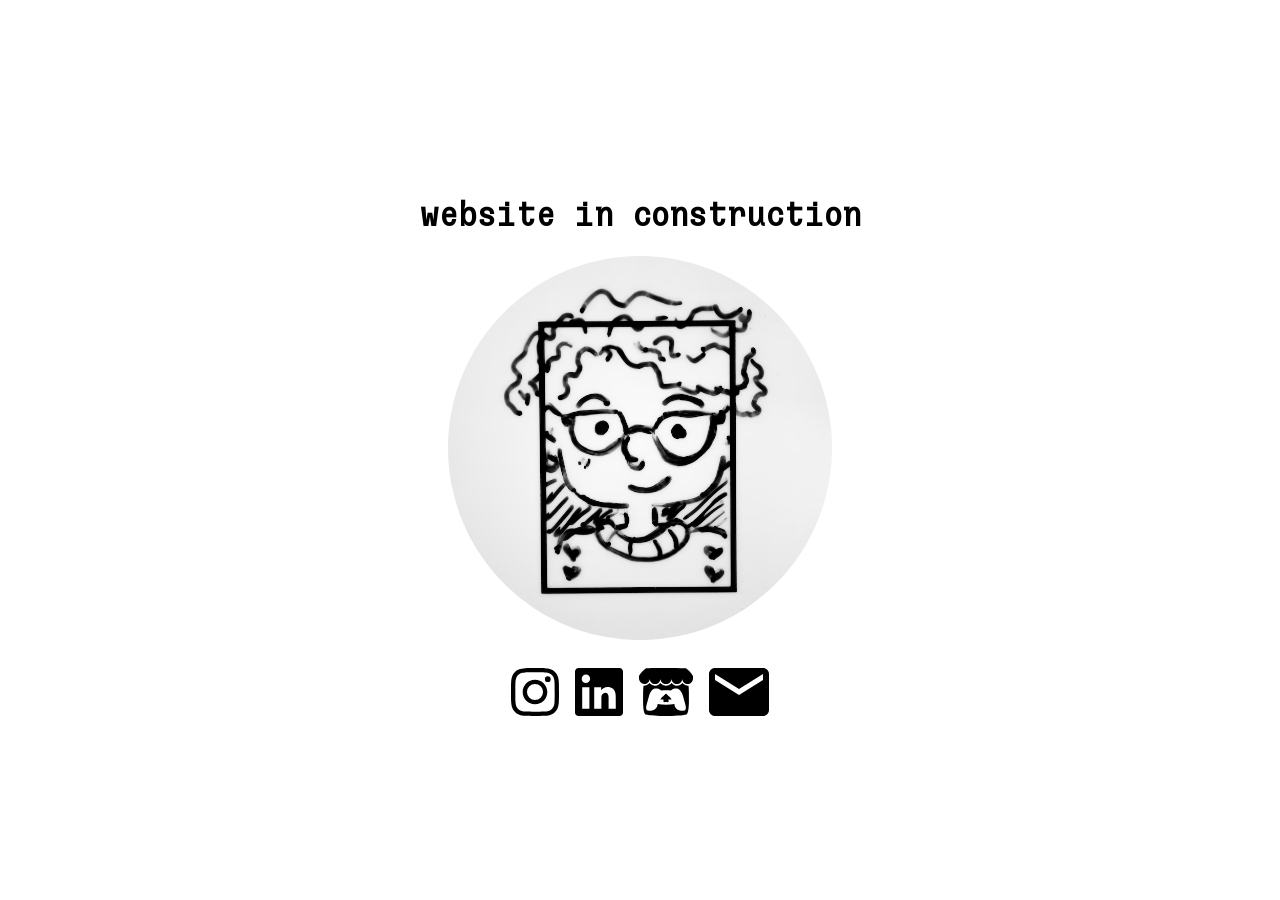
==== index.html @ b2900d2c "website in construction" ====
<!DOCTYPE html>
<html lang="en">
<head>
    <meta charset="UTF-8">
    <meta name="viewport" content="width=device-width, initial-scale=1.0">
    <title>Nyx Schütz</title>
    <link rel="stylesheet" href="style/fonts.css">
    <link rel="stylesheet" href="style/main.css">
</head>
<body>
    <main>
        <h1>website in construction</h1>
        <picture id="imageMe">
            <source srcset="media/me/portrait-emma-fantoche.avif" type="image/avif">
            <source srcset="media/me/portrait-emma-fantoche.webp" type=" image/webp">
            <img src="media/me/portrait-emma-fantoche.jpg" alt="">
         </picture>
         <div id="links">
            <a class="logo" href="https://www.instagram.com/nyx_amere_/" target="_blank"><img src="media/logos/instagram.svg" alt="instagram"></a>
            <a class="logo" href="https://www.linkedin.com/in/nyx-violet-schutz/" target="_blank"><img src="media/logos/linkedin.svg" alt="linkedin"></a>
            <a class="logo" href="https://stoolwitch.itch.io" target="_blank"><img src="media/logos/itchio.svg" alt="itch"></a>
            <a class="logo" href="mailto:info@nyxviolet.com" target="_blank"><img src="media/logos/mail.svg" alt="email"></a>
        </div>
        </div>
    </main>
</body>
</html>
---- style/fonts.css ----
@font-face{font-family:"Sligoil";src:url("/media/fonts/Sligoil-Micro.woff2") format("woff2");font-weight:400;font-style:normal}@font-face{font-family:"BBB Poppins";src:url("/media/fonts/poppins/BBBPoppinsTN-TextRegular.woff2") format("woff2");font-weight:400;font-style:normal}@font-face{font-family:"BBB Poppins";src:url("/media/fonts/poppins/BBBPoppinsTN-TextRegularItalic.woff2") format("woff2");font-weight:400;font-style:italic}@font-face{font-family:"BBB Poppins";src:url("/media/fonts/poppins/BBBPoppinsTN-TextSemiBold.woff2") format("woff2");font-weight:600;font-style:normal}@font-face{font-family:"BBB Poppins";src:url("/media/fonts/poppins/BBBPoppinsTN-TextSemiBoldItalic.woff2") format("woff2");font-weight:600;font-style:italic}@font-face{font-family:"BBB Poppins";src:url("/media/fonts/poppins/BBBPoppinsTN-TextBold.woff2") format("woff2");font-weight:700;font-style:normal}@font-face{font-family:"BBB Poppins";src:url("/media/fonts/poppins/BBBPoppinsTN-TextBoldItalic.woff2") format("woff2");font-weight:700;font-style:italic}@font-face{font-family:"BBB Poppins";src:url("/media/fonts/poppins/BBBPoppinsTN-TextBlack.woff2") format("woff2");font-weight:900;font-style:normal}@font-face{font-family:"BBB Poppins";src:url("/media/fonts/poppins/BBBPoppinsTN-TextBlackItalic.woff2") format("woff2");font-weight:900;font-style:italic}
---- style/main.css ----
html,body{margin:0;height:100%;overflow:hidden}main{width:100vw;height:100vh;display:flex;flex-direction:column;align-items:center;justify-content:center}main h1{font-family:"Sligoil",serif;text-align:center}main #imageMe img{width:50vw;border-radius:50%}main #links{display:flex;flex-direction:row;margin-top:1rem}main #links .logo{height:3rem;margin:.5rem}main #links .logo img{height:100%}@media screen and (min-width: 1025px){main #imageMe img{width:30vw;border-radius:50%}}
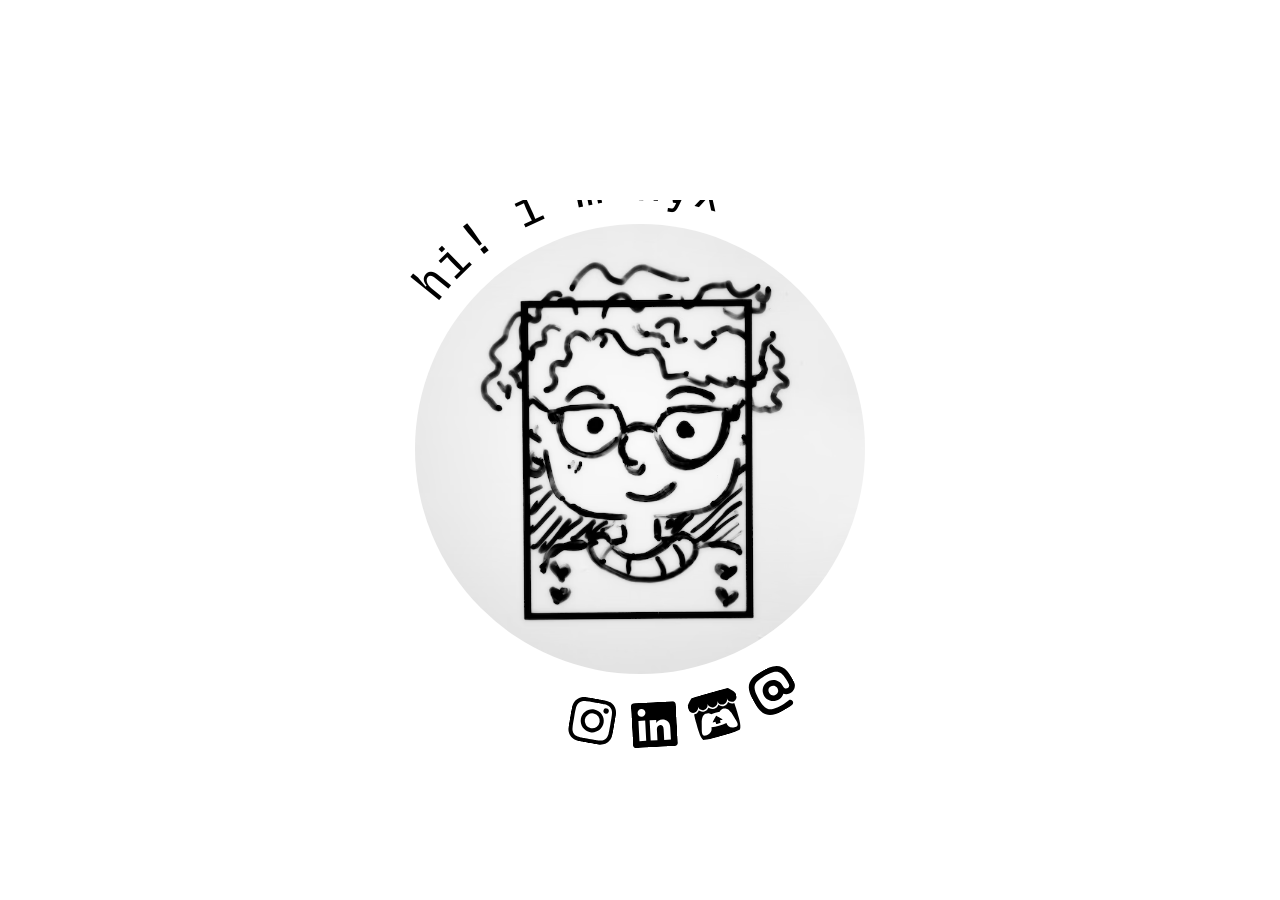
==== commit 821aab73: "round!!!" ====
--- a/index.html
+++ b/index.html
@@ -1,5 +1,6 @@
 <!DOCTYPE html>
 <html lang="en">
+
 <head>
     <meta charset="UTF-8">
     <meta name="viewport" content="width=device-width, initial-scale=1.0">
@@ -7,21 +8,44 @@
     <link rel="stylesheet" href="style/fonts.css">
     <link rel="stylesheet" href="style/main.css">
 </head>
+
 <body>
     <main>
-        <h1>website in construction</h1>
-        <picture id="imageMe">
-            <source srcset="media/me/portrait-emma-fantoche.avif" type="image/avif">
-            <source srcset="media/me/portrait-emma-fantoche.webp" type=" image/webp">
-            <img src="media/me/portrait-emma-fantoche.jpg" alt="">
-         </picture>
-         <div id="links">
-            <a class="logo" href="https://www.instagram.com/nyx_amere_/" target="_blank"><img src="media/logos/instagram.svg" alt="instagram"></a>
-            <a class="logo" href="https://www.linkedin.com/in/nyx-violet-schutz/" target="_blank"><img src="media/logos/linkedin.svg" alt="linkedin"></a>
-            <a class="logo" href="https://stoolwitch.itch.io" target="_blank"><img src="media/logos/itchio.svg" alt="itch"></a>
-            <a class="logo" href="mailto:info@nyxviolet.com" target="_blank"><img src="media/logos/mail.svg" alt="email"></a>
+        <div id="mainstuff">
+            <svg>
+                <g>
+                    <path id="circlePath" d="M 0 500 A 500 500 0 0 1 1000 500 L" fill="rgba(0,0,0,0)" />
+                </g>
+                <text text-anchor="middle" id="titleText">
+                    <textPath startOffset="40%" href="#circlePath">
+                        hi! i'm nyx
+                    </textPath>
+                </text>
+            </svg>
+            <picture id="imageMe">
+                <source srcset="media/me/portrait-emma-fantoche.avif" type="image/avif">
+                <source srcset="media/me/portrait-emma-fantoche.webp" type=" image/webp">
+                <img src="media/me/portrait-emma-fantoche.jpg" alt="">
+            </picture>
+            <div class="link">
+                <a class="logo" href="https://www.instagram.com/nyx_amere_/" target="_blank"><img
+                        src="media/logos/instagram.svg" alt="instagram"></a>
+            </div>
+            <div class="link">
+                <a class="logo" href="https://www.linkedin.com/in/nyx-violet-schutz/" target="_blank"><img
+                        src="media/logos/linkedin.svg" alt="linkedin"></a>
+            </div>
+            <div class="link">
+                <a class="logo" href="https://stoolwitch.itch.io" target="_blank"><img src="media/logos/itchio.svg"
+                        alt="itch"></a>
+            </div>
+            <div class="link">
+                <a class="logo" href="mailto:info@nyxviolet.com" target="_blank"><img src="media/logos/mail.svg"
+                        alt="email"></a>
+            </div>
         </div>
         </div>
     </main>
 </body>
+
 </html>
--- a/style/main.css
+++ b/style/main.css
@@ -1 +1 @@
-html,body{margin:0;height:100%;overflow:hidden}main{width:100vw;height:100vh;display:flex;flex-direction:column;align-items:center;justify-content:center}main h1{font-family:"Sligoil",serif;text-align:center}main #imageMe img{width:50vw;border-radius:50%}main #links{display:flex;flex-direction:row;margin-top:1rem}main #links .logo{height:3rem;margin:.5rem}main #links .logo img{height:100%}@media screen and (min-width: 1025px){main #imageMe img{width:30vw;border-radius:50%}}+:root{--yellow: #FFFBBE;--aboutme: #FFFEF2;--pink: #FFC2FF;--highlights: #FFF2FF;--turquoise: #B5FFFC;--playground: #EDFFFE;--purple: #ddc2ff;--posters: #f2e8ff}*{margin:0;padding:0;scrollbar-width:none}html,body{margin:0;height:100%;overflow:hidden}@keyframes rotateimg{from{transform:rotate(0deg)}to{transform:rotate(360deg)}}main{scale:.5}#mainstuff{width:100vw;height:100vh;display:flex;align-items:center;justify-content:center}#mainstuff text{font-family:"Sligoil",serif;font-size:6rem}#mainstuff svg{z-index:10;width:1000px;height:1000px;position:absolute;padding:100px}#mainstuff #imageMe{animation-name:rotateimg;animation-duration:120s;position:absolute}#mainstuff #imageMe img{width:900px;border-radius:50%;box-shadow:0 0 0 0 var(--purple)}#mainstuff .link{position:fixed;z-index:20}#mainstuff .link .logo{display:block;height:90px;transform:translateY(550px)}#mainstuff .link .logo img{height:100%}#mainstuff .link:first-of-type{transform:rotate(10deg)}#mainstuff .link:nth-of-type(2){transform:rotate(-3deg)}#mainstuff .link:nth-of-type(3){transform:rotate(-16deg)}#mainstuff .link:nth-of-type(4){transform:rotate(-29deg)}
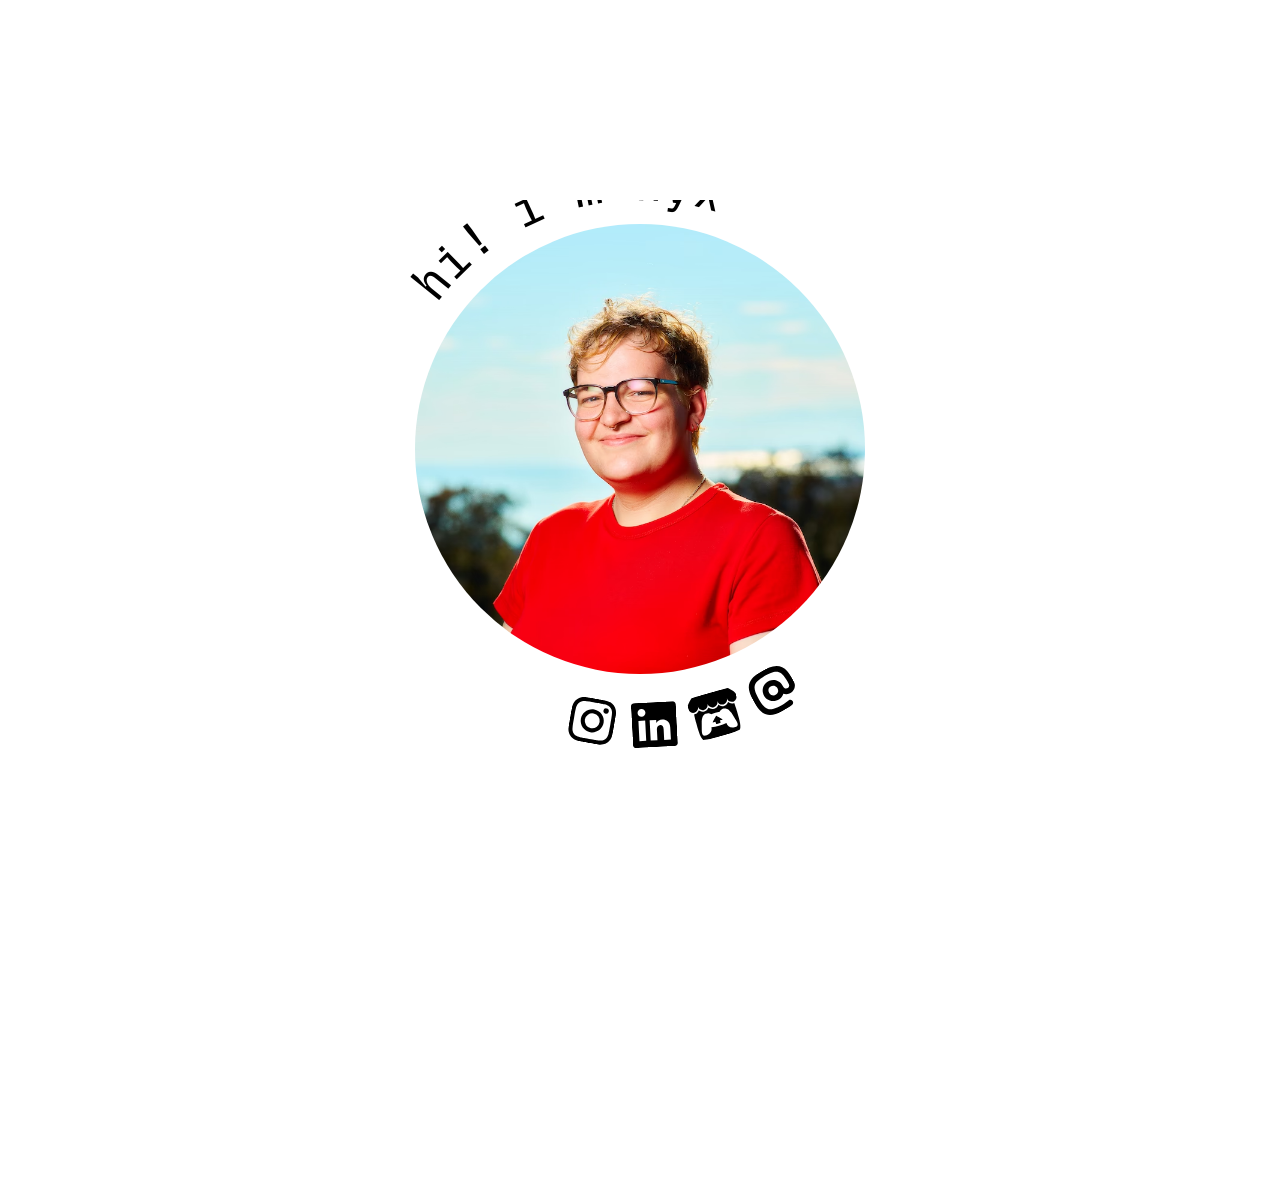
==== commit 02560697: "new picrture" ====
--- a/index.html
+++ b/index.html
@@ -23,9 +23,9 @@
                 </text>
             </svg>
             <picture id="imageMe">
-                <source srcset="media/me/portrait-emma-fantoche.avif" type="image/avif">
-                <source srcset="media/me/portrait-emma-fantoche.webp" type=" image/webp">
-                <img src="media/me/portrait-emma-fantoche.jpg" alt="">
+                <source srcset="media/me/portrait-250919.avif" type="image/avif">
+                <source srcset="media/me/portrait-250919.webp" type=" image/webp">
+                <img src="media/me/portrait-250919.jpg" alt="">
             </picture>
             <div class="link">
                 <a class="logo" href="https://www.instagram.com/nyx_amere_/" target="_blank"><img
--- a/style/main.css
+++ b/style/main.css
@@ -1 +1 @@
-:root{--yellow: #FFFBBE;--aboutme: #FFFEF2;--pink: #FFC2FF;--highlights: #FFF2FF;--turquoise: #B5FFFC;--playground: #EDFFFE;--purple: #ddc2ff;--posters: #f2e8ff}*{margin:0;padding:0;scrollbar-width:none}html,body{margin:0;height:100%;overflow:hidden}@keyframes rotateimg{from{transform:rotate(0deg)}to{transform:rotate(360deg)}}main{scale:.5}#mainstuff{width:100vw;height:100vh;display:flex;align-items:center;justify-content:center}#mainstuff text{font-family:"Sligoil",serif;font-size:6rem}#mainstuff svg{z-index:10;width:1000px;height:1000px;position:absolute;padding:100px}#mainstuff #imageMe{animation-name:rotateimg;animation-duration:120s;position:absolute}#mainstuff #imageMe img{width:900px;border-radius:50%;box-shadow:0 0 0 0 var(--purple)}#mainstuff .link{position:fixed;z-index:20}#mainstuff .link .logo{display:block;height:90px;transform:translateY(550px)}#mainstuff .link .logo img{height:100%}#mainstuff .link:first-of-type{transform:rotate(10deg)}#mainstuff .link:nth-of-type(2){transform:rotate(-3deg)}#mainstuff .link:nth-of-type(3){transform:rotate(-16deg)}#mainstuff .link:nth-of-type(4){transform:rotate(-29deg)}+:root{--yellow: #FFFBBE;--aboutme: #FFFEF2;--pink: #FFC2FF;--highlights: #FFF2FF;--turquoise: #B5FFFC;--playground: #EDFFFE;--purple: #ddc2ff;--posters: #f2e8ff}*{margin:0;padding:0;scrollbar-width:none}html,body{margin:0;height:100%;overflow:hidden}@keyframes rotateimg{from{transform:rotate(0deg)}to{transform:rotate(360deg)}}main{scale:.5}#mainstuff{width:100vw;height:100vh;display:flex;align-items:center;justify-content:center}#mainstuff text{font-family:"Sligoil",serif;font-size:6rem}#mainstuff svg{z-index:10;width:1000px;height:1000px;position:absolute;padding:1000px}#mainstuff #imageMe{animation-name:rotateimg;animation-duration:120s;position:absolute}#mainstuff #imageMe img{width:900px;border-radius:50%;box-shadow:0 0 0 0 var(--purple)}#mainstuff .link{position:fixed;z-index:20}#mainstuff .link .logo{display:block;height:90px;transform:translateY(550px)}#mainstuff .link .logo img{height:100%}#mainstuff .link:first-of-type{transform:rotate(10deg)}#mainstuff .link:nth-of-type(2){transform:rotate(-3deg)}#mainstuff .link:nth-of-type(3){transform:rotate(-16deg)}#mainstuff .link:nth-of-type(4){transform:rotate(-29deg)}@media screen and (max-width: 500px){main{scale:.3}}
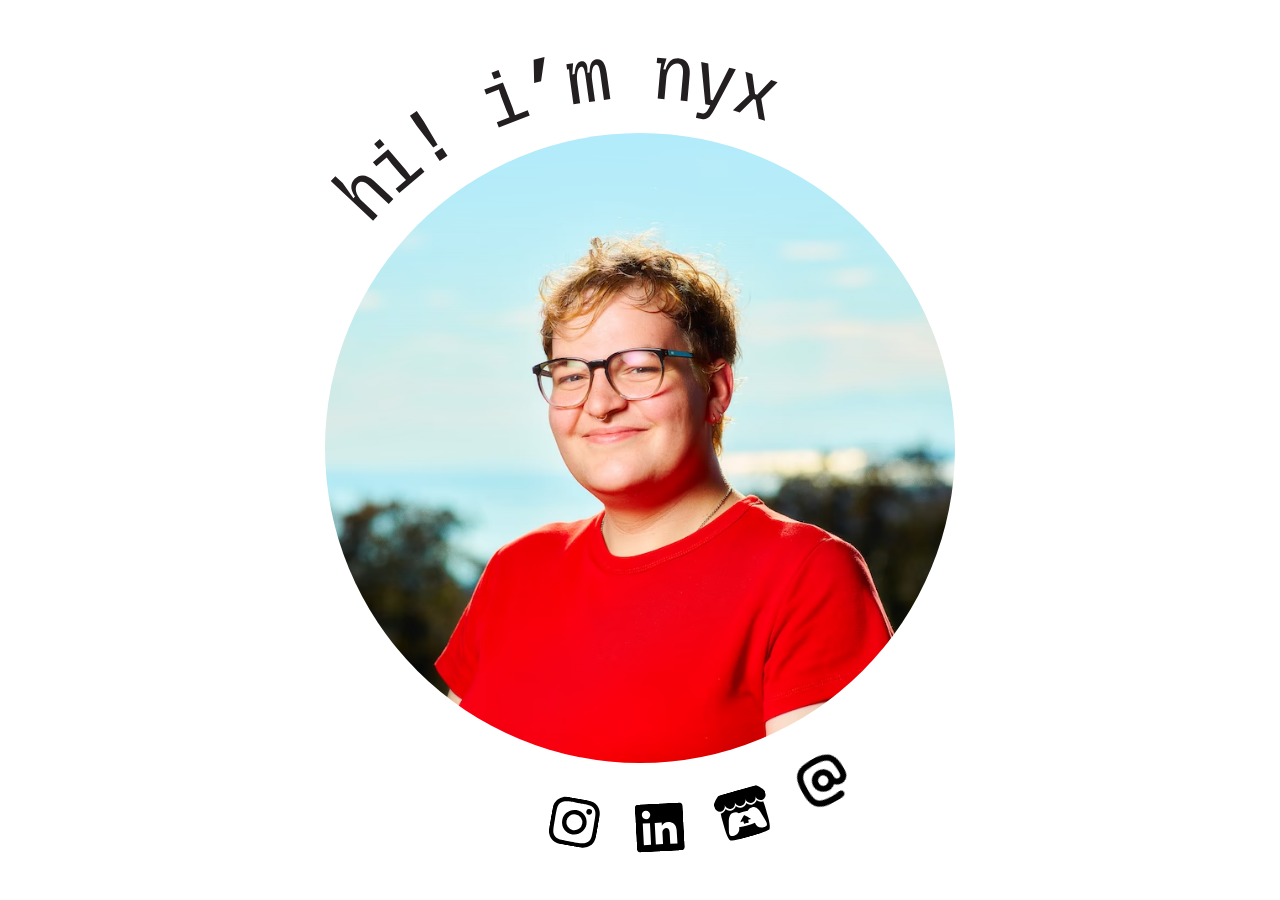
==== commit bc34d396: "responsivified" ====
--- a/index.html
+++ b/index.html
@@ -12,20 +12,11 @@
 <body>
     <main>
         <div id="mainstuff">
-            <svg>
-                <g>
-                    <path id="circlePath" d="M 0 500 A 500 500 0 0 1 1000 500 L" fill="rgba(0,0,0,0)" />
-                </g>
-                <text text-anchor="middle" id="titleText">
-                    <textPath startOffset="40%" href="#circlePath">
-                        hi! i'm nyx
-                    </textPath>
-                </text>
-            </svg>
+            <img id="curvedText" src="media/misc/hi.svg" alt="curved text that says hi i'm nyx">
             <picture id="imageMe">
                 <source srcset="media/me/portrait-250919.avif" type="image/avif">
                 <source srcset="media/me/portrait-250919.webp" type=" image/webp">
-                <img src="media/me/portrait-250919.jpg" alt="">
+                <img src="media/me/portrait-250919.jpg" alt="a picture of me! with a mom vibe i've been told (in a good way)">
             </picture>
             <div class="link">
                 <a class="logo" href="https://www.instagram.com/nyx_amere_/" target="_blank"><img
--- a/style/main.css
+++ b/style/main.css
@@ -1 +1 @@
-:root{--yellow: #FFFBBE;--aboutme: #FFFEF2;--pink: #FFC2FF;--highlights: #FFF2FF;--turquoise: #B5FFFC;--playground: #EDFFFE;--purple: #ddc2ff;--posters: #f2e8ff}*{margin:0;padding:0;scrollbar-width:none}html,body{margin:0;height:100%;overflow:hidden}@keyframes rotateimg{from{transform:rotate(0deg)}to{transform:rotate(360deg)}}main{scale:.5}#mainstuff{width:100vw;height:100vh;display:flex;align-items:center;justify-content:center}#mainstuff text{font-family:"Sligoil",serif;font-size:6rem}#mainstuff svg{z-index:10;width:1000px;height:1000px;position:absolute;padding:1000px}#mainstuff #imageMe{animation-name:rotateimg;animation-duration:120s;position:absolute}#mainstuff #imageMe img{width:900px;border-radius:50%;box-shadow:0 0 0 0 var(--purple)}#mainstuff .link{position:fixed;z-index:20}#mainstuff .link .logo{display:block;height:90px;transform:translateY(550px)}#mainstuff .link .logo img{height:100%}#mainstuff .link:first-of-type{transform:rotate(10deg)}#mainstuff .link:nth-of-type(2){transform:rotate(-3deg)}#mainstuff .link:nth-of-type(3){transform:rotate(-16deg)}#mainstuff .link:nth-of-type(4){transform:rotate(-29deg)}@media screen and (max-width: 500px){main{scale:.3}}+:root{--yellow: #FFFBBE;--aboutme: #FFFEF2;--pink: #FFC2FF;--highlights: #FFF2FF;--turquoise: #B5FFFC;--playground: #EDFFFE;--purple: #ddc2ff;--posters: #f2e8ff}*{margin:0;padding:0;scrollbar-width:none}html,body{margin:0;height:100%;overflow:hidden}@keyframes rotateimg{from{transform:rotate(0deg)}to{transform:rotate(360deg)}}main{width:100vw;height:100vh;display:flex;align-items:center;justify-content:center}main #mainstuff{width:100vw;display:flex;align-items:center;justify-content:center}main #mainstuff #curvedText{width:115%;z-index:-10;position:fixed}main #mainstuff #imageMe{z-index:10;position:fixed;animation:rotateimg 120s linear infinite}main #mainstuff #imageMe img{width:80vw;border-radius:50%;box-shadow:0 0 0 0 var(--purple)}main #mainstuff .link{z-index:20;position:fixed}main #mainstuff .link .logo{display:block;height:3rem;transform:translateY(48vw)}main #mainstuff .link .logo img{height:100%}main #mainstuff .link:first-of-type{transform:rotate(10deg)}main #mainstuff .link:nth-of-type(2){transform:rotate(-3deg)}main #mainstuff .link:nth-of-type(3){transform:rotate(-16deg)}main #mainstuff .link:nth-of-type(4){transform:rotate(-29deg)}@media screen and (min-width: 740px){main #mainstuff{width:auto;height:100vh}main #mainstuff #curvedText{width:auto;height:100%}main #mainstuff #imageMe img{width:auto;height:70vh}main #mainstuff .link .logo{display:block;transform:translateY(42vh)}main #mainstuff .link .logo img{height:100%}}
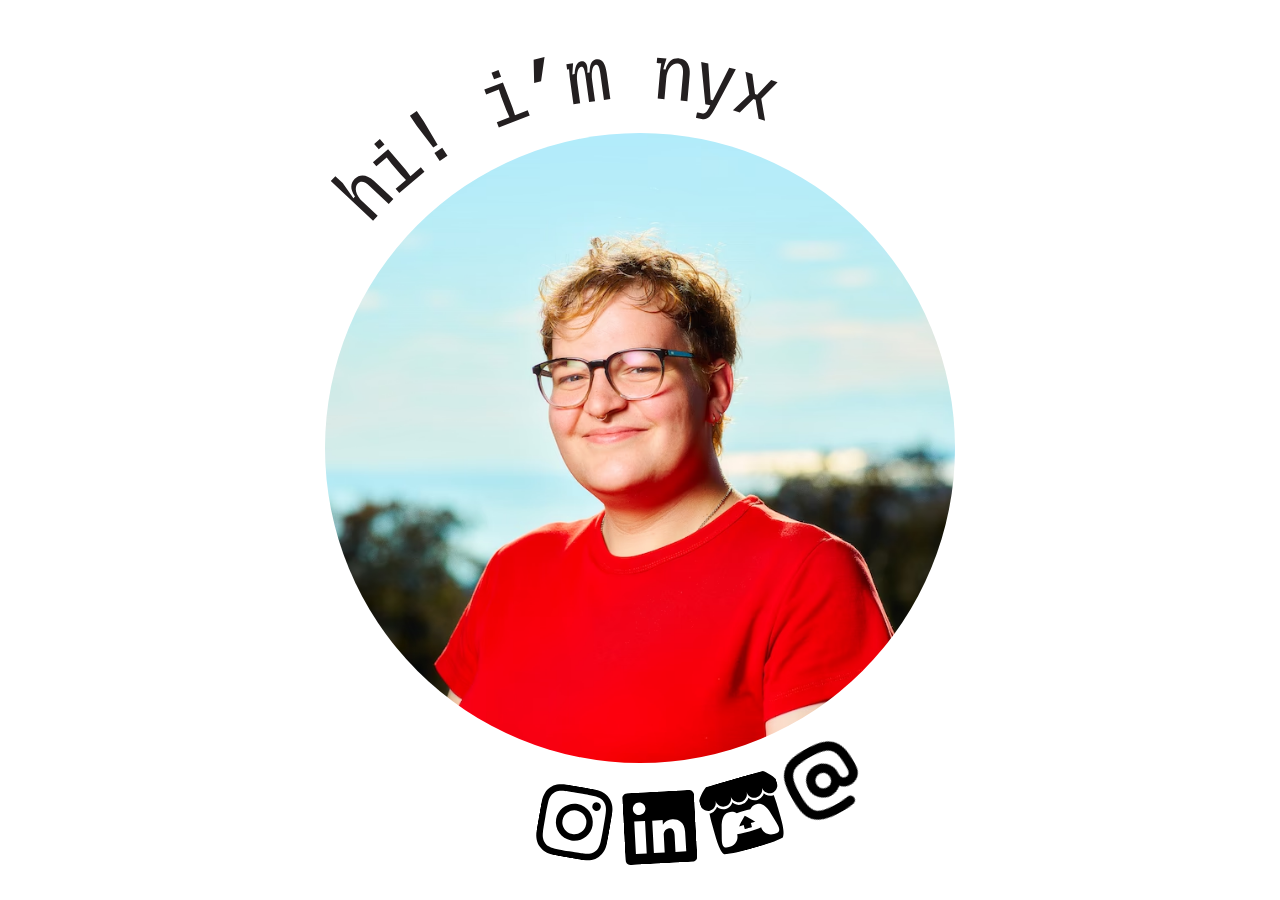
==== commit 0da0b5ab: "logo size" ====
--- a/index.html
+++ b/index.html
@@ -19,7 +19,7 @@
                 <img src="media/me/portrait-250919.jpg" alt="a picture of me! with a mom vibe i've been told (in a good way)">
             </picture>
             <div class="link">
-                <a class="logo" href="https://www.instagram.com/nyx_amere_/" target="_blank"><img
+                <a class="logo" href="https://www.instagram.com/nyxschutz/" target="_blank"><img
                         src="media/logos/instagram.svg" alt="instagram"></a>
             </div>
             <div class="link">
--- a/style/main.css
+++ b/style/main.css
@@ -1 +1 @@
-:root{--yellow: #FFFBBE;--aboutme: #FFFEF2;--pink: #FFC2FF;--highlights: #FFF2FF;--turquoise: #B5FFFC;--playground: #EDFFFE;--purple: #ddc2ff;--posters: #f2e8ff}*{margin:0;padding:0;scrollbar-width:none}html,body{margin:0;height:100%;overflow:hidden}@keyframes rotateimg{from{transform:rotate(0deg)}to{transform:rotate(360deg)}}main{width:100vw;height:100vh;display:flex;align-items:center;justify-content:center}main #mainstuff{width:100vw;display:flex;align-items:center;justify-content:center}main #mainstuff #curvedText{width:115%;z-index:-10;position:fixed}main #mainstuff #imageMe{z-index:10;position:fixed;animation:rotateimg 120s linear infinite}main #mainstuff #imageMe img{width:80vw;border-radius:50%;box-shadow:0 0 0 0 var(--purple)}main #mainstuff .link{z-index:20;position:fixed}main #mainstuff .link .logo{display:block;height:3rem;transform:translateY(48vw)}main #mainstuff .link .logo img{height:100%}main #mainstuff .link:first-of-type{transform:rotate(10deg)}main #mainstuff .link:nth-of-type(2){transform:rotate(-3deg)}main #mainstuff .link:nth-of-type(3){transform:rotate(-16deg)}main #mainstuff .link:nth-of-type(4){transform:rotate(-29deg)}@media screen and (min-width: 740px){main #mainstuff{width:auto;height:100vh}main #mainstuff #curvedText{width:auto;height:100%}main #mainstuff #imageMe img{width:auto;height:70vh}main #mainstuff .link .logo{display:block;transform:translateY(42vh)}main #mainstuff .link .logo img{height:100%}}+:root{--yellow: #FFFBBE;--aboutme: #FFFEF2;--pink: #FFC2FF;--highlights: #FFF2FF;--turquoise: #B5FFFC;--playground: #EDFFFE;--purple: #ddc2ff;--posters: #f2e8ff}*{margin:0;padding:0;scrollbar-width:none}html,body{margin:0;height:100%;overflow:hidden}@keyframes rotateimg{from{transform:rotate(0deg)}to{transform:rotate(360deg)}}main{width:100vw;height:100vh;display:flex;align-items:center;justify-content:center}main #mainstuff{width:100vw;display:flex;align-items:center;justify-content:center}main #mainstuff #curvedText{width:115%;z-index:-10;position:fixed}main #mainstuff #imageMe{z-index:10;position:fixed;animation:rotateimg 120s linear infinite}main #mainstuff #imageMe img{width:80vw;border-radius:50%;box-shadow:0 0 0 0 var(--purple)}main #mainstuff .link{z-index:20;position:fixed}main #mainstuff .link .logo{display:block;height:8vw;transform:translateY(48vw)}main #mainstuff .link .logo img{height:100%}main #mainstuff .link:first-of-type{transform:rotate(10deg)}main #mainstuff .link:nth-of-type(2){transform:rotate(-3deg)}main #mainstuff .link:nth-of-type(3){transform:rotate(-16deg)}main #mainstuff .link:nth-of-type(4){transform:rotate(-29deg)}@media screen and (min-width: 740px){main #mainstuff{width:auto;height:100vh}main #mainstuff #curvedText{width:auto;height:100%}main #mainstuff #imageMe img{width:auto;height:70vh}main #mainstuff .link .logo{display:block;height:8vh;transform:translateY(42vh)}main #mainstuff .link .logo img{height:100%}}
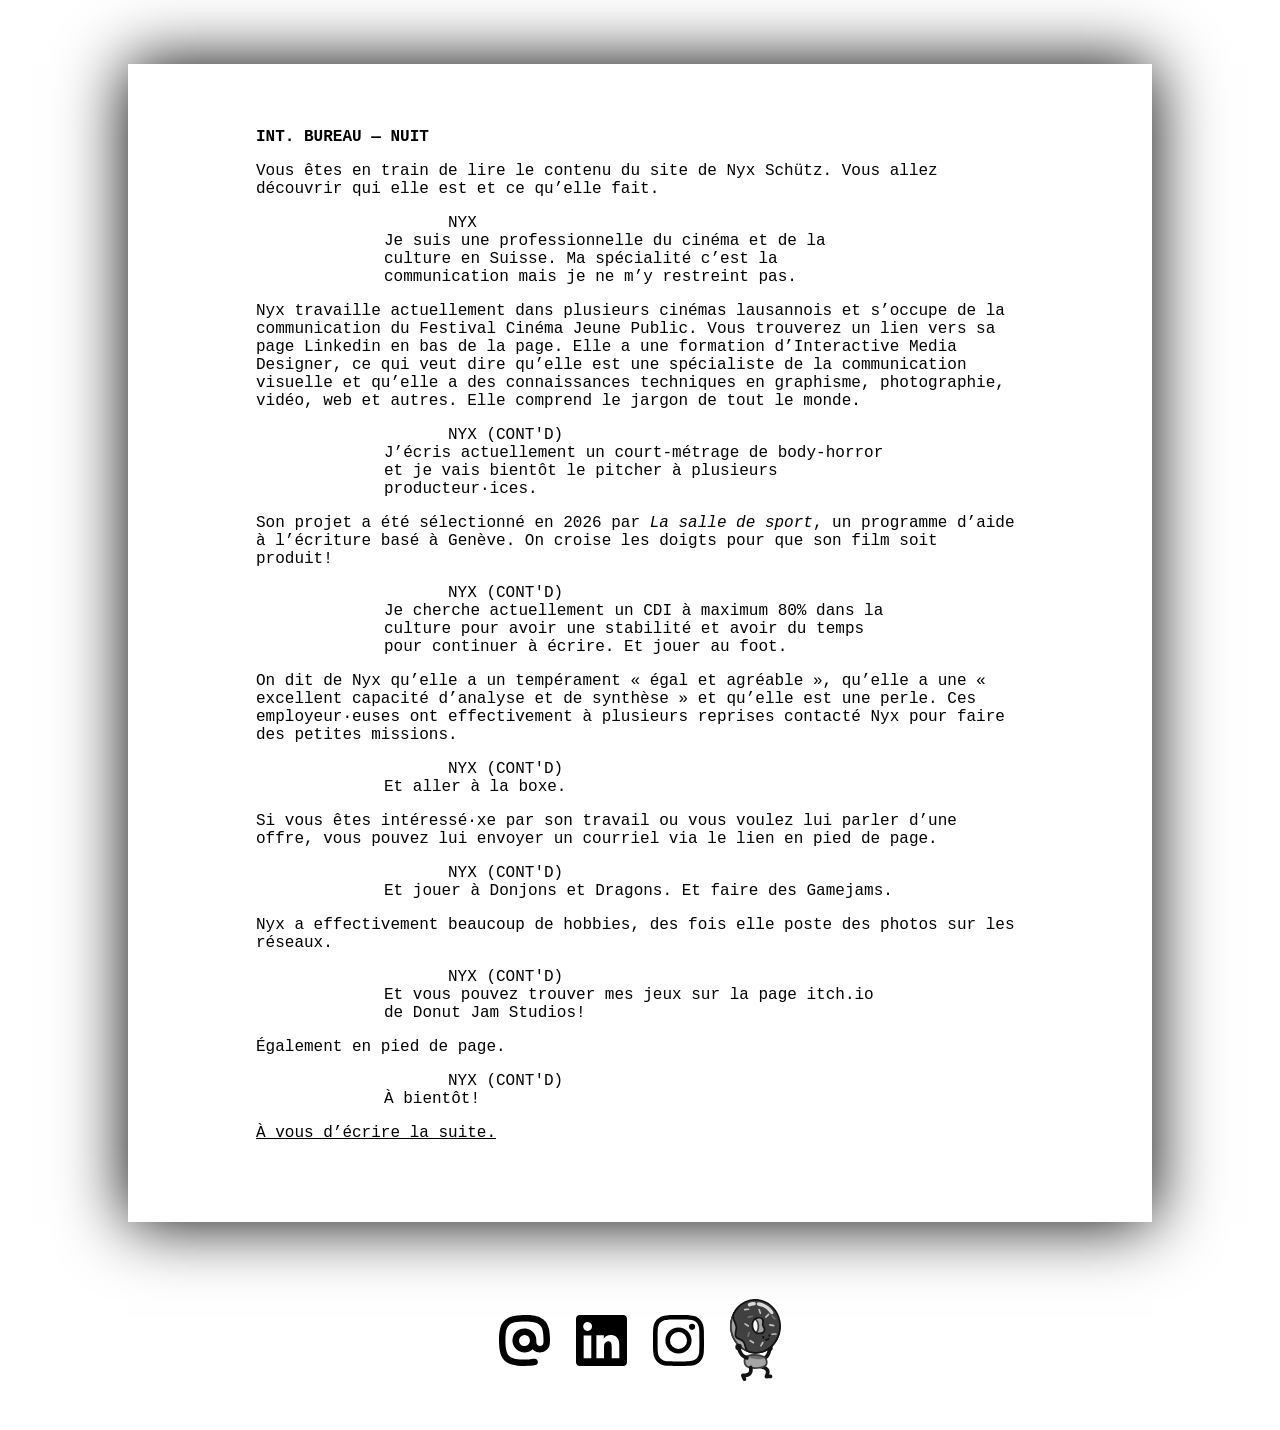
==== commit 3bf6ea25: "new website scenario core en français" ====
--- a/index.html
+++ b/index.html
@@ -7,36 +7,80 @@
     <title>Nyx Schütz</title>
     <link rel="stylesheet" href="style/fonts.css">
     <link rel="stylesheet" href="style/main.css">
+    <script src="script/time.js"></script>
 </head>
 
 <body>
-    <main>
-        <div id="mainstuff">
-            <img id="curvedText" src="media/misc/hi.svg" alt="curved text that says hi i'm nyx">
-            <picture id="imageMe">
-                <source srcset="media/me/portrait-250919.avif" type="image/avif">
-                <source srcset="media/me/portrait-250919.webp" type=" image/webp">
-                <img src="media/me/portrait-250919.jpg" alt="a picture of me! with a mom vibe i've been told (in a good way)">
-            </picture>
-            <div class="link">
-                <a class="logo" href="https://www.instagram.com/nyxschutz/" target="_blank"><img
-                        src="media/logos/instagram.svg" alt="instagram"></a>
-            </div>
-            <div class="link">
-                <a class="logo" href="https://www.linkedin.com/in/nyx-violet-schutz/" target="_blank"><img
-                        src="media/logos/linkedin.svg" alt="linkedin"></a>
-            </div>
-            <div class="link">
-                <a class="logo" href="https://stoolwitch.itch.io" target="_blank"><img src="media/logos/itchio.svg"
-                        alt="itch"></a>
-            </div>
-            <div class="link">
-                <a class="logo" href="mailto:info@nyxviolet.com" target="_blank"><img src="media/logos/mail.svg"
-                        alt="email"></a>
-            </div>
+    <section id="scenario">
+        <h1>INT. BUREAU — <span class="time"></span></h1>
+        <p>Vous êtes en train de lire le contenu du site de Nyx Schütz. Vous allez découvrir qui elle est et ce qu’elle fait.</p>
+        <h2>NYX</h2>
+        <p class="dialogue">Je suis une professionnelle du cinéma et de la culture en Suisse. Ma spécialité c’est la communication mais je ne m’y restreint pas.</p>
+        <p>Nyx travaille actuellement dans plusieurs cinémas lausannois et s’occupe de la communication du Festival Cinéma Jeune Public. Vous trouverez un lien vers sa page Linkedin en bas de la page. Elle a une formation d’Interactive Media Designer, ce qui veut dire qu’elle est une spécialiste de la communication visuelle et qu’elle a des connaissances techniques en graphisme, photographie, vidéo, web et autres. Elle comprend le jargon de tout le monde.</p>
+        <h2>NYX (CONT'D)</h2>
+        <p class="dialogue">J’écris actuellement un court-métrage de body-horror et je vais bientôt le pitcher à plusieurs producteur·ices.</p>
+        <p>Son projet a été sélectionné en 2026 par <i>La salle de sport</i>, un programme d’aide à l’écriture basé à Genève. On croise les doigts pour que son film soit produit!</p>
+        <h2>NYX (CONT'D)</h2>
+        <p class="dialogue">Je cherche actuellement un CDI à maximum 80% dans la culture pour avoir une stabilité et avoir du temps pour continuer à écrire. Et jouer au foot.</p>
+        <p>On dit de Nyx qu’elle a un tempérament « égal et agréable », qu’elle a une « excellent capacité d’analyse et de synthèse » et qu’elle est une perle. Ces employeur·euses ont effectivement à plusieurs reprises contacté Nyx pour faire des petites missions.</p>
+        <h2>NYX (CONT'D)</h2>
+        <p class="dialogue">Et aller à la boxe.</p>
+        <p>Si vous êtes intéressé·xe par son travail ou vous voulez lui parler d’une offre, vous pouvez lui envoyer un courriel via le lien en pied de page.</p>
+        <h2>NYX (CONT'D)</h2>
+        <p class="dialogue">Et jouer à Donjons et Dragons. Et faire des Gamejams.</p>
+        <p>Nyx a effectivement beaucoup de hobbies, des fois elle poste des photos sur les réseaux.</p>
+        <h2>NYX (CONT'D)</h2>
+        <p class="dialogue">Et vous pouvez trouver mes jeux sur la page itch.io de Donut Jam Studios!</p>
+        <p>Également en pied de page.</p>
+        <h2>NYX (CONT'D)</h2>
+        <p class="dialogue">À bientôt!</p>
+        <p> <a href="mailto:info@nyxviolet.com">À vous d’écrire la suite.</a></p>
+    </section>
+    <section id="links">
+        <div class="link">
+            <a class="logo" href="mailto:info@nyxviolet.com" target="_blank"><img src="media/logos/mail.svg" alt="email"></a>
         </div>
+        <div class="link">
+            <a class="logo" href="https://www.linkedin.com/in/nyx-violet-schutz/" target="_blank"><img src="media/logos/linkedin.svg" alt="linkedin"></a>
         </div>
-    </main>
+        <div class="link">
+            <a class="logo" href="https://www.instagram.com/nyxschutz/" target="_blank"><img src="media/logos/instagram.svg" alt="instagram"></a>
+        </div>
+        <div class="link" id="djsLogo">
+            <a class="logo" href="https://stoolwitch.itch.io" target="_blank"><img src="media/logos/djs.svg" alt="itch"></a>
+        </div>
+    </section>
 </body>
 
+<script>
+
+var today = new Date()
+var curHr = today.getHours()
+var time = null;
+
+if (curHr < 6) {
+    var time = "NUIT";
+}   else if (curHr < 12) {
+    var time = "MATIN";
+}   else if (curHr < 13) {
+    var time = "MIDI";
+}   else if (curHr < 18) {
+    var time = "APRÈS-MIDI";
+}   else if (curHr < 23) {
+    var time = "SOIR";
+}   else {
+    var time = "NUIT";
+}
+
+window.onload = function(e){ 
+    var times = document.querySelectorAll(".time");
+
+    for(var i = 0; i<times.length; i++){
+        times[i].innerHTML = time;
+        console.log(curHr);
+        console.log(time);
+    }
+}
+</script>
+
 </html>
--- a/style/fonts.css
+++ b/style/fonts.css
@@ -1 +1 @@
-@font-face{font-family:"Sligoil";src:url("/media/fonts/Sligoil-Micro.woff2") format("woff2");font-weight:400;font-style:normal}@font-face{font-family:"BBB Poppins";src:url("/media/fonts/poppins/BBBPoppinsTN-TextRegular.woff2") format("woff2");font-weight:400;font-style:normal}@font-face{font-family:"BBB Poppins";src:url("/media/fonts/poppins/BBBPoppinsTN-TextRegularItalic.woff2") format("woff2");font-weight:400;font-style:italic}@font-face{font-family:"BBB Poppins";src:url("/media/fonts/poppins/BBBPoppinsTN-TextSemiBold.woff2") format("woff2");font-weight:600;font-style:normal}@font-face{font-family:"BBB Poppins";src:url("/media/fonts/poppins/BBBPoppinsTN-TextSemiBoldItalic.woff2") format("woff2");font-weight:600;font-style:italic}@font-face{font-family:"BBB Poppins";src:url("/media/fonts/poppins/BBBPoppinsTN-TextBold.woff2") format("woff2");font-weight:700;font-style:normal}@font-face{font-family:"BBB Poppins";src:url("/media/fonts/poppins/BBBPoppinsTN-TextBoldItalic.woff2") format("woff2");font-weight:700;font-style:italic}@font-face{font-family:"BBB Poppins";src:url("/media/fonts/poppins/BBBPoppinsTN-TextBlack.woff2") format("woff2");font-weight:900;font-style:normal}@font-face{font-family:"BBB Poppins";src:url("/media/fonts/poppins/BBBPoppinsTN-TextBlackItalic.woff2") format("woff2");font-weight:900;font-style:italic}+@font-face{font-family:"Sligoil";src:url("/media/fonts/Sligoil-Micro.woff2") format("woff2");font-weight:400;font-style:normal}@font-face{font-family:"BBB Poppins";src:url("/media/fonts/poppins/BBBPoppinsTN-TextRegular.woff2") format("woff2");font-weight:400;font-style:normal}@font-face{font-family:"BBB Poppins";src:url("/media/fonts/poppins/BBBPoppinsTN-TextRegularItalic.woff2") format("woff2");font-weight:400;font-style:italic}@font-face{font-family:"BBB Poppins";src:url("/media/fonts/poppins/BBBPoppinsTN-TextSemiBold.woff2") format("woff2");font-weight:600;font-style:normal}@font-face{font-family:"BBB Poppins";src:url("/media/fonts/poppins/BBBPoppinsTN-TextSemiBoldItalic.woff2") format("woff2");font-weight:600;font-style:italic}@font-face{font-family:"BBB Poppins";src:url("/media/fonts/poppins/BBBPoppinsTN-TextBold.woff2") format("woff2");font-weight:700;font-style:normal}@font-face{font-family:"BBB Poppins";src:url("/media/fonts/poppins/BBBPoppinsTN-TextBoldItalic.woff2") format("woff2");font-weight:700;font-style:italic}@font-face{font-family:"BBB Poppins";src:url("/media/fonts/poppins/BBBPoppinsTN-TextBlack.woff2") format("woff2");font-weight:900;font-style:normal}@font-face{font-family:"BBB Poppins";src:url("/media/fonts/poppins/BBBPoppinsTN-TextBlackItalic.woff2") format("woff2");font-weight:900;font-style:italic}@font-face{font-family:"BBB Baskervvol";src:url("/media/fonts/bbb-baskervvol/BBBBaskervvol-Regular.woff2") format("woff2");font-weight:400;font-style:normal}@font-face{font-family:"BBB Baskervvol";src:url("/media/fonts/bbb-baskervvol/BBBBaskervvol-Italic.woff2") format("woff2");font-weight:400;font-style:italic}@font-face{font-family:"BBB Baskervvol";src:url("/media/fonts/bbb-baskervvol/BBBBaskervvol-Book.woff2") format("woff2");font-weight:450;font-style:normal}@font-face{font-family:"BBB Baskervvol";src:url("/media/fonts/bbb-baskervvol/BBBBaskervvol-BookItalic.woff2") format("woff2");font-weight:450;font-style:italic}@font-face{font-family:"BBB Baskervvol";src:url("/media/fonts/bbb-baskervvol/BBBBaskervvol-Medium.woff2") format("woff2");font-weight:500;font-style:normal}@font-face{font-family:"BBB Baskervvol";src:url("/media/fonts/bbb-baskervvol/BBBBaskervvol-MediumItalic.woff2") format("woff2");font-weight:500;font-style:italic}@font-face{font-family:"BBB Baskervvol";src:url("/media/fonts/bbb-baskervvol/BBBBaskervvol-Bold.woff2") format("woff2");font-weight:700;font-style:normal}@font-face{font-family:"BBB Baskervvol";src:url("/media/fonts/bbb-baskervvol/BBBBaskervvol-BoldItalic.woff2") format("woff2");font-weight:700;font-style:italic}
--- a/style/main.css
+++ b/style/main.css
@@ -1 +1 @@
-:root{--yellow: #FFFBBE;--aboutme: #FFFEF2;--pink: #FFC2FF;--highlights: #FFF2FF;--turquoise: #B5FFFC;--playground: #EDFFFE;--purple: #ddc2ff;--posters: #f2e8ff}*{margin:0;padding:0;scrollbar-width:none}html,body{margin:0;height:100%;overflow:hidden}@keyframes rotateimg{from{transform:rotate(0deg)}to{transform:rotate(360deg)}}main{width:100vw;height:100vh;display:flex;align-items:center;justify-content:center}main #mainstuff{width:100vw;display:flex;align-items:center;justify-content:center}main #mainstuff #curvedText{width:115%;z-index:-10;position:fixed}main #mainstuff #imageMe{z-index:10;position:fixed;animation:rotateimg 120s linear infinite}main #mainstuff #imageMe img{width:80vw;border-radius:50%;box-shadow:0 0 0 0 var(--purple)}main #mainstuff .link{z-index:20;position:fixed}main #mainstuff .link .logo{display:block;height:8vw;transform:translateY(48vw)}main #mainstuff .link .logo img{height:100%}main #mainstuff .link:first-of-type{transform:rotate(10deg)}main #mainstuff .link:nth-of-type(2){transform:rotate(-3deg)}main #mainstuff .link:nth-of-type(3){transform:rotate(-16deg)}main #mainstuff .link:nth-of-type(4){transform:rotate(-29deg)}@media screen and (min-width: 740px){main #mainstuff{width:auto;height:100vh}main #mainstuff #curvedText{width:auto;height:100%}main #mainstuff #imageMe img{width:auto;height:70vh}main #mainstuff .link .logo{display:block;height:8vh;transform:translateY(42vh)}main #mainstuff .link .logo img{height:100%}}+:root{--darkred: #b00b1e;--offwhite: #f5f5f5}*{margin:0;padding:0;scrollbar-width:none}html,body{margin:0;height:100%}#scenario{padding:2rem 5vw;box-shadow:0 0 4rem #000;margin-bottom:2rem}#scenario h1{font-size:1rem;font-family:"Courier New",Courier,monospace;text-transform:capitalize;margin-bottom:1rem}#scenario h2{font-size:1rem;font-weight:400;font-family:"Courier New",Courier,monospace;text-transform:capitalize;margin-left:15vw}#scenario p{font-size:1rem;font-family:"Courier New",Courier,monospace;margin-bottom:1rem}#scenario p.dialogue{margin-left:10vw;margin-right:10vw}#scenario a{color:#000}#links{display:flex;flex-direction:row;justify-content:space-around;align-items:center;padding:2rem}#links .link{width:10vw}#links #djsLogo a{filter:grayscale(100%);transition:.2s}#links #djsLogo a:hover{filter:grayscale(0%)}@media screen and (min-width: 740px){#scenario{padding:5vw 10vw;margin:4rem 10vw;box-shadow:0 0 4rem #000;margin-bottom:2rem}#links{justify-content:center}#links .link{width:4vw;padding:1vw}}
